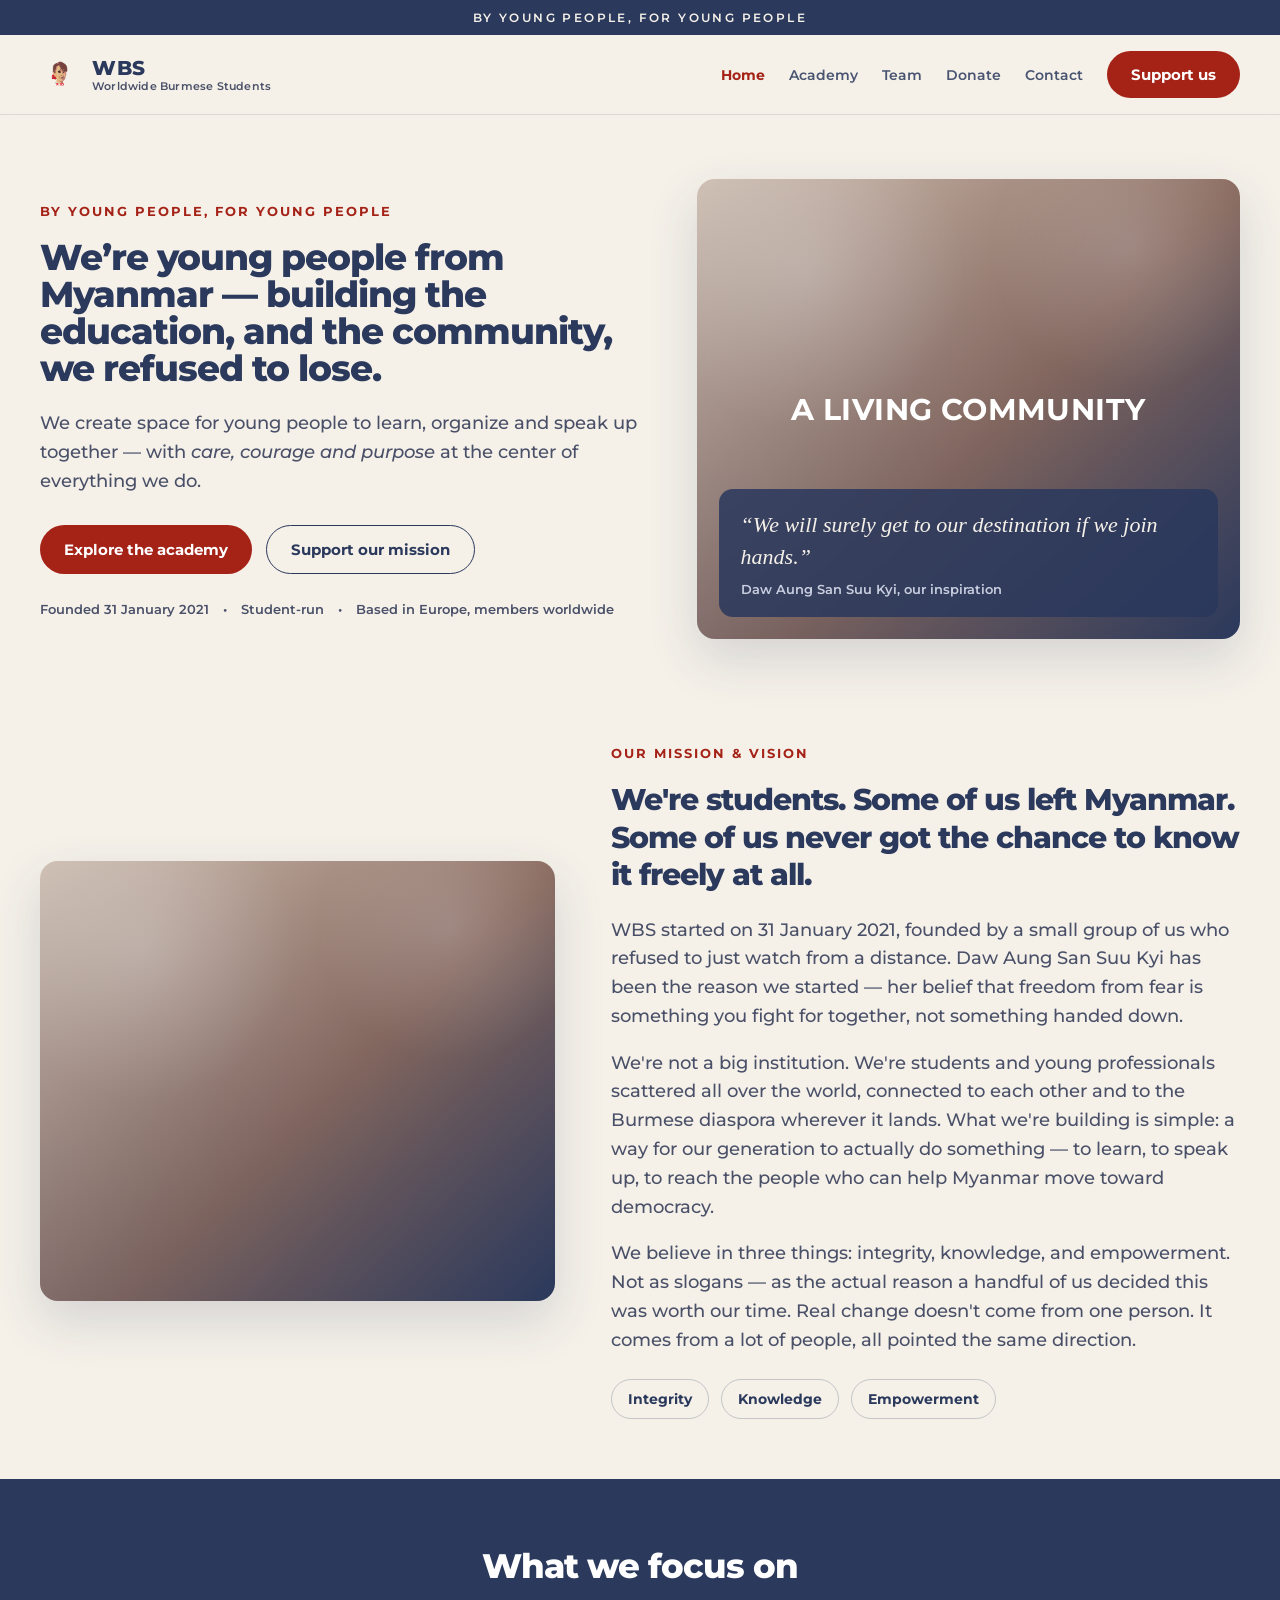
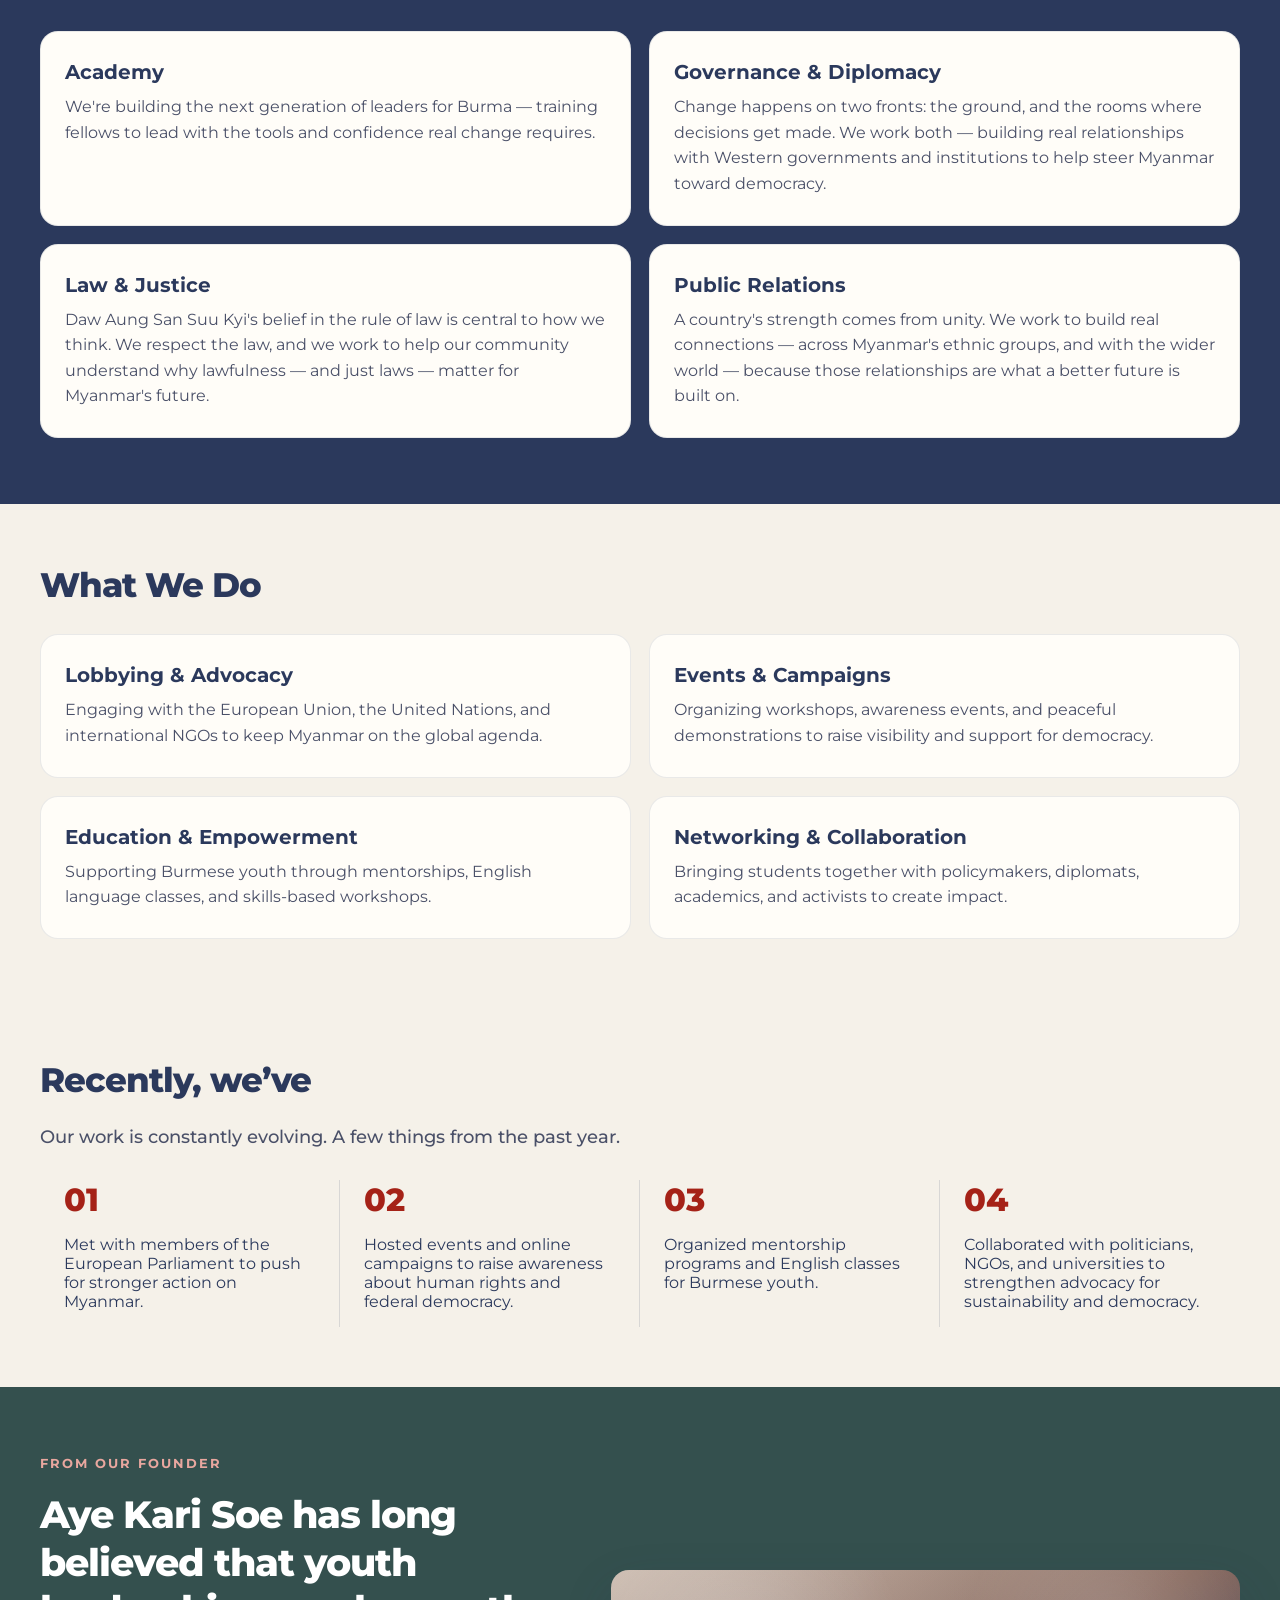
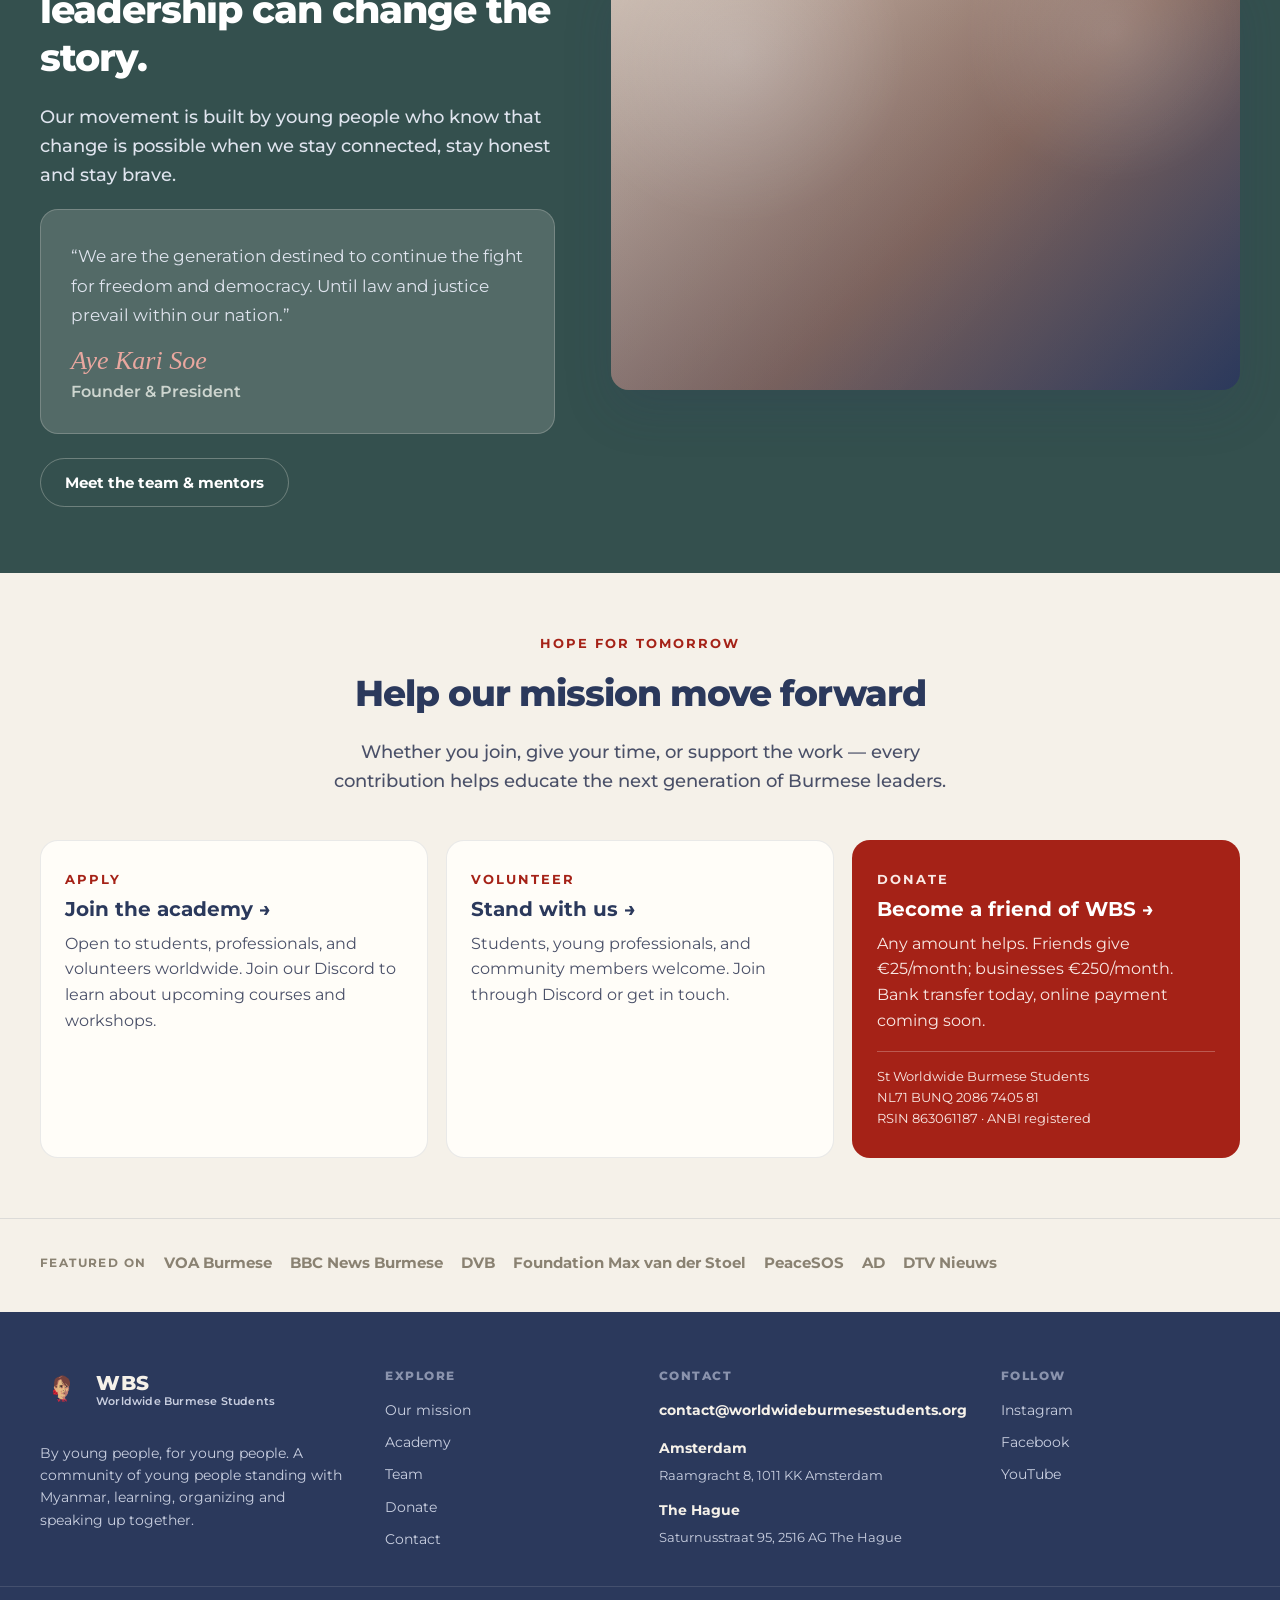
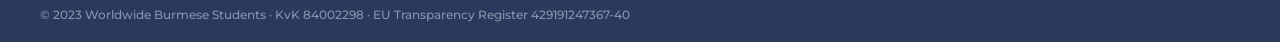
==== index.html @ f555e379 "Initial website upload" ====
<!DOCTYPE html>
<html lang="en">
  <head>
    <meta charset="UTF-8" />
    <meta name="viewport" content="width=device-width, initial-scale=1.0" />
    <title>Worldwide Burmese Students</title>
    <meta
      name="description"
      content="WBS is a student-led organisation building education, community and democratic futures for young people standing with Myanmar."
    />
    <link rel="preconnect" href="https://fonts.googleapis.com" />
    <link rel="preconnect" href="https://fonts.gstatic.com" crossorigin />
    <link
      href="https://fonts.googleapis.com/css2?family=Montserrat:ital,wght@0,400;0,500;0,600;0,700;0,800;1,500;1,600&display=swap"
      rel="stylesheet"
    />
    <link rel="stylesheet" href="styles.css" />
    <script src="partials.js"></script>
  </head>
  <body>
    <div id="site-header"></div>
    <script>WBSPartials.mountHeader('home');</script>

    <main>
      <section class="hero">
        <div class="container hero-grid">
          <div>
            <div class="eyebrow">By young people, for young people</div>
            <h1 style="font-size: clamp(28px, 3.2vw, 36px);">We’re young people from Myanmar — building the education, and the community, we refused to lose.</h1>
            <p class="hero-copy">
              We create space for young people to learn, organize and speak up together — with <em>care, courage and purpose</em> at the center of everything we do.
            </p>
            <div class="hero-actions">
              <a class="pill-button" href="academy.html">Explore the academy</a>
              <a class="outline-button" href="#support">Support our mission</a>
            </div>
            <div class="trust-row">
              <span>Founded 31 January 2021</span>
              <span>•</span>
              <span>Student-run</span>
              <span>•</span>
              <span>Based in Europe, members worldwide</span>
            </div>
          </div>

          <div class="visual-slot">
            <div class="visual-label">A living community</div>
            <div class="hero-quote">
              <blockquote>“We will surely get to our destination if we join hands.”</blockquote>
              <div class="attribution">Daw Aung San Suu Kyi, our inspiration</div>
            </div>
          </div>
        </div>
      </section>

      <section class="section" id="mission">
        <div class="container section-grid">
          <div class="visual-slot" style="min-height: 440px;"></div>
          <div>
            <div class="eyebrow">Our mission &amp; vision</div>
            <h2 class="section-title" style="font-size: clamp(24px, 2.6vw, 30px); line-height: 1.25;">We're students. Some of us left Myanmar. Some of us never got the chance to know it freely at all.</h2>
            <p class="section-copy">
              WBS started on 31 January 2021, founded by a small group of us who refused to just watch from a distance. Daw Aung San Suu Kyi has been the reason we started — her belief that freedom from fear is something you fight for together, not something handed down.
            </p>
            <p class="section-copy">
              We're not a big institution. We're students and young professionals scattered all over the world, connected to each other and to the Burmese diaspora wherever it lands. What we're building is simple: a way for our generation to actually do something — to learn, to speak up, to reach the people who can help Myanmar move toward democracy.
            </p>
            <p class="section-copy">
              We believe in three things: integrity, knowledge, and empowerment. Not as slogans — as the actual reason a handful of us decided this was worth our time. Real change doesn't come from one person. It comes from a lot of people, all pointed the same direction.
            </p>
            <div class="chips">
              <span class="chip">Integrity</span>
              <span class="chip">Knowledge</span>
              <span class="chip">Empowerment</span>
            </div>
          </div>
        </div>
      </section>

      <section class="band band-navy" id="focus">
        <div class="container">
          <div class="section-center" style="max-width: 780px;">
            <h2 class="section-title" style="font-size: clamp(28px, 3.2vw, 34px); line-height: 1.25; color: white;">What we focus on</h2>
          </div>
          <div class="card-grid two" style="margin-top: 28px;">
            <div class="feature-card">
              <h3>Academy</h3>
              <p>We're building the next generation of leaders for Burma — training fellows to lead with the tools and confidence real change requires.</p>
            </div>
            <div class="feature-card">
              <h3>Governance &amp; Diplomacy</h3>
              <p>Change happens on two fronts: the ground, and the rooms where decisions get made. We work both — building real relationships with Western governments and institutions to help steer Myanmar toward democracy.</p>
            </div>
            <div class="feature-card">
              <h3>Law &amp; Justice</h3>
              <p>Daw Aung San Suu Kyi's belief in the rule of law is central to how we think. We respect the law, and we work to help our community understand why lawfulness — and just laws — matter for Myanmar's future.</p>
            </div>
            <div class="feature-card">
              <h3>Public Relations</h3>
              <p>A country's strength comes from unity. We work to build real connections — across Myanmar's ethnic groups, and with the wider world — because those relationships are what a better future is built on.</p>
            </div>
          </div>
        </div>
      </section>

      <section class="section" id="what-we-do">
        <div class="container">
          <h2 class="section-title" style="font-size: clamp(28px, 3.2vw, 34px); line-height: 1.25;">What We Do</h2>
          <div class="card-grid two" style="margin-top: 28px;">
            <div class="feature-card">
              <h3>Lobbying &amp; Advocacy</h3>
              <p>Engaging with the European Union, the United Nations, and international NGOs to keep Myanmar on the global agenda.</p>
            </div>
            <div class="feature-card">
              <h3>Events &amp; Campaigns</h3>
              <p>Organizing workshops, awareness events, and peaceful demonstrations to raise visibility and support for democracy.</p>
            </div>
            <div class="feature-card">
              <h3>Education &amp; Empowerment</h3>
              <p>Supporting Burmese youth through mentorships, English language classes, and skills-based workshops.</p>
            </div>
            <div class="feature-card">
              <h3>Networking &amp; Collaboration</h3>
              <p>Bringing students together with policymakers, diplomats, academics, and activists to create impact.</p>
            </div>
          </div>
        </div>
      </section>

      <section class="section">
        <div class="container">
          <h2 class="section-title" style="font-size: clamp(28px, 3.2vw, 34px); line-height: 1.25;">Recently, we’ve</h2>
          <p class="section-copy">Our work is constantly evolving. A few things from the past year.</p>
          <div class="highlight-strip" style="margin-top: 28px;">
            <div class="item">
              <div class="glyph">01</div>
              <p>Met with members of the European Parliament to push for stronger action on Myanmar.</p>
            </div>
            <div class="item">
              <div class="glyph">02</div>
              <p>Hosted events and online campaigns to raise awareness about human rights and federal democracy.</p>
            </div>
            <div class="item">
              <div class="glyph">03</div>
              <p>Organized mentorship programs and English classes for Burmese youth.</p>
            </div>
            <div class="item">
              <div class="glyph">04</div>
              <p>Collaborated with politicians, NGOs, and universities to strengthen advocacy for sustainability and democracy.</p>
            </div>
          </div>
        </div>
      </section>

      <section class="band band-teal" id="team">
        <div class="container section-grid">
          <div>
            <div class="eyebrow" style="color: #e9a79f;">From our founder</div>
            <h2 class="section-title" style="font-size: clamp(30px, 3.2vw, 38px); line-height: 1.25; color: white;">Aye Kari Soe has long believed that youth leadership can change the story.</h2>
            <p class="section-copy" style="color: #dfe4ee;">
              Our movement is built by young people who know that change is possible when we stay connected, stay honest and stay brave.
            </p>
            <div class="quote-block" style="margin-top: 20px;">
              <p>“We are the generation destined to continue the fight for freedom and democracy. Until law and justice prevail within our nation.”</p>
              <div class="signature">Aye Kari Soe</div>
              <div style="margin-top: 6px; color: #cdd5cf; font-weight: 600;">Founder &amp; President</div>
            </div>
            <div class="hero-actions" style="margin-top: 24px;">
              <a class="outline-button" href="team.html" style="color: white; border-color: rgba(245,241,233,0.3);">Meet the team &amp; mentors</a>
            </div>
          </div>
          <div class="visual-slot" style="min-height: 420px;"></div>
        </div>
      </section>

      <section class="section" id="support">
        <div class="container">
          <div class="section-center">
            <div class="eyebrow">Hope for tomorrow</div>
            <h2 class="section-title" style="font-size: clamp(28px, 3.2vw, 36px); line-height: 1.25;">Help our mission move forward</h2>
            <p class="section-copy">Whether you join, give your time, or support the work — every contribution helps educate the next generation of Burmese leaders.</p>
          </div>
          <div class="card-grid three">
            <a class="feature-card" href="academy.html">
              <div class="eyebrow" style="margin-bottom: 10px;">Apply</div>
              <h3>Join the academy →</h3>
              <p>Open to students, professionals, and volunteers worldwide. Join our Discord to learn about upcoming courses and workshops.</p>
            </a>
            <a class="feature-card" href="contact.html">
              <div class="eyebrow" style="margin-bottom: 10px;">Volunteer</div>
              <h3>Stand with us →</h3>
              <p>Students, young professionals, and community members welcome. Join through Discord or get in touch.</p>
            </a>
            <a class="feature-card" href="donate.html" style="background: var(--red); color: white; border-color: transparent;">
              <div class="eyebrow" style="margin-bottom: 10px; color: #f9e8e4;">Donate</div>
              <h3 style="color: white;">Become a friend of WBS →</h3>
              <p style="color: #f9e8e4;">Any amount helps. Friends give €25/month; businesses €250/month. Bank transfer today, online payment coming soon.</p>
              <div style="margin-top: 18px; padding-top: 14px; border-top: 1px solid rgba(255,255,255,0.25); font-size: 13px; line-height: 1.6; color: #f9e8e4;">
                St Worldwide Burmese Students<br />
                NL71 BUNQ 2086 7405 81<br />
                RSIN 863061187 · ANBI registered
              </div>
            </a>
          </div>
        </div>
      </section>

      <section class="press-strip">
        <div class="container">
          <span class="label">Featured on</span>
          <span>VOA Burmese</span>
          <span>BBC News Burmese</span>
          <span>DVB</span>
          <span>Foundation Max van der Stoel</span>
          <span>PeaceSOS</span>
          <span>AD</span>
          <span>DTV Nieuws</span>
        </div>
      </section>
    </main>

    <div id="site-footer"></div>
    <script>WBSPartials.mountFooter();</script>

    <script src="script.js"></script>
  </body>
</html>
---- styles.css ----
:root {
  --navy: #2b395c;
  --red: #a52217;
  --red-dark: #8c1c13;
  --teal: #34504e;
  --paper: #f5f1e9;
  --cream: #fffdf8;
  --muted: #4a5068;
  --text-on-navy: #c9cfe0;
  --text-on-dark: #dfe4ee;
  --footer-label: #8a93ad;
  --press-label: #8a8272;
  --border: rgba(43, 57, 92, 0.1);
}

* { box-sizing: border-box; }
html { scroll-behavior: smooth; }
body {
  margin: 0;
  font-family: 'Montserrat', sans-serif;
  background: var(--paper);
  color: var(--navy);
  min-height: 100vh;
  display: flex;
  flex-direction: column;
  -webkit-font-smoothing: antialiased;
}

body > main {
  flex: 1 0 auto;
}

img { max-width: 100%; display: block; }
a { color: inherit; }
::selection { background: var(--red); color: white; }

.container {
  width: min(1200px, calc(100% - 56px));
  margin: 0 auto;
}

.message-bar {
  background: var(--navy);
  color: var(--paper);
  text-align: center;
  padding: 10px 20px;
  font-size: 12px;
  letter-spacing: 2.4px;
  font-weight: 600;
  text-transform: uppercase;
}

.site-header {
  position: sticky;
  top: 0;
  z-index: 40;
  background: rgba(245, 241, 233, 0.92);
  backdrop-filter: blur(10px);
  border-bottom: 1px solid rgba(43, 57, 92, 0.12);
}

.site-header .container {
  display: flex;
  align-items: center;
  justify-content: space-between;
  padding: 16px 0;
  gap: 24px;
}

.brand {
  display: inline-flex;
  align-items: center;
  gap: 12px;
  text-decoration: none;
  color: var(--navy);
}

.brand-logo {
  width: 40px;
  height: 40px;
  object-fit: contain;
  border-radius: 50%;
  flex-shrink: 0;
}

.footer .brand-logo {
  width: 44px;
  height: 44px;
}

.brand-text {
  display: flex;
  flex-direction: column;
  line-height: 1.2;
  white-space: nowrap;
}

.brand-name {
  font-weight: 800;
  font-size: 20px;
  letter-spacing: 0.5px;
}

.brand-subtitle {
  font-size: 11px;
  font-weight: 600;
  letter-spacing: 0.2px;
  color: var(--muted);
}

.site-header .brand-subtitle {
  display: none;
}

@media (min-width: 1180px) {
  .site-header .brand-subtitle {
    display: block;
  }
}

.nav-links {
  display: flex;
  align-items: center;
  gap: 24px;
  margin-left: auto;
}

.nav-link {
  text-decoration: none;
  color: var(--navy);
  font-size: 14px;
  font-weight: 600;
  opacity: 0.85;
  transition: opacity 180ms ease, color 180ms ease;
}

.nav-link:hover,
.nav-link:focus-visible {
  opacity: 1;
  color: var(--navy);
}

.nav-link.active {
  color: var(--red);
  font-weight: 700;
  opacity: 1;
}

.menu-toggle {
  display: none;
  border: none;
  background: transparent;
  font-size: 24px;
  color: var(--navy);
  cursor: pointer;
}

.pill-button,
.outline-button,
.ghost-button,
.link-button {
  display: inline-flex;
  align-items: center;
  justify-content: center;
  gap: 8px;
  text-decoration: none;
  border-radius: 999px;
  font-size: 15px;
  font-weight: 700;
  padding: 14px 24px;
  transition: background 180ms ease, color 180ms ease, transform 180ms ease, box-shadow 180ms ease;
}

.pill-button {
  background: var(--red);
  color: white;
}

.pill-button:hover,
.pill-button:focus-visible {
  background: var(--red-dark);
  transform: translateY(-1px);
}

.outline-button {
  color: var(--navy);
  border: 1.5px solid var(--navy);
  background: transparent;
}

.outline-button:hover,
.outline-button:focus-visible {
  background: var(--navy);
  color: var(--paper);
}

.ghost-button {
  color: var(--paper);
  border: 1px solid rgba(245, 241, 233, 0.3);
  background: rgba(245, 241, 233, 0.1);
}

.ghost-button:hover,
.ghost-button:focus-visible {
  background: rgba(245, 241, 233, 0.2);
}

.link-button {
  padding: 15px 26px;
  background: var(--red);
  color: white;
}

.link-button:hover,
.link-button:focus-visible {
  background: var(--red-dark);
}

.hero {
  padding: 64px 0 44px;
}

.hero-grid {
  display: grid;
  grid-template-columns: 1.05fr 0.95fr;
  gap: 56px;
  align-items: center;
}

.eyebrow {
  display: inline-flex;
  align-items: center;
  color: var(--red);
  font-size: 13px;
  font-weight: 700;
  letter-spacing: 2px;
  text-transform: uppercase;
  margin-bottom: 20px;
}

.hero h1,
.section-title,
.hero-title {
  font-size: clamp(34px, 4.5vw, 56px);
  line-height: 1.03;
  font-weight: 800;
  letter-spacing: -1px;
  margin: 0 0 22px;
}

.hero-copy,
.lead,
.card-copy,
.section-copy,
.muted-copy {
  font-size: 18px;
  line-height: 1.6;
  color: var(--muted);
  font-weight: 500;
}

.hero-actions {
  display: flex;
  flex-wrap: wrap;
  gap: 14px;
  margin-top: 30px;
}

.trust-row {
  margin-top: 28px;
  display: flex;
  align-items: center;
  gap: 14px;
  font-size: 12.5px;
  font-weight: 600;
  color: var(--muted);
  flex-wrap: wrap;
}

.trust-row strong {
  color: var(--navy);
}

.visual-slot {
  position: relative;
  border-radius: 18px;
  overflow: hidden;
  min-height: 460px;
  background: linear-gradient(135deg, #d8c4b2, #8f6b5b 55%, #2b395c);
  box-shadow: 0 20px 50px rgba(43, 57, 92, 0.16);
}

.visual-slot::before,
.visual-slot::after {
  content: '';
  position: absolute;
  inset: 0;
}

.visual-slot::before {
  background: radial-gradient(circle at 20% 20%, rgba(255,255,255,0.24), transparent 28%),
    radial-gradient(circle at 80% 15%, rgba(255,255,255,0.2), transparent 24%),
    linear-gradient(135deg, rgba(255,255,255,0.1), transparent 70%);
}

.visual-slot::after {
  background: linear-gradient(180deg, rgba(43, 57, 92, 0.08), rgba(43, 57, 92, 0.25));
}

.visual-label {
  position: absolute;
  inset: 0;
  display: flex;
  align-items: center;
  justify-content: center;
  color: white;
  font-size: 30px;
  font-weight: 700;
  letter-spacing: 0.4px;
  text-transform: uppercase;
  text-align: center;
  padding: 24px;
  z-index: 1;
}

.hero-quote {
  position: absolute;
  bottom: 22px;
  left: 22px;
  right: 22px;
  z-index: 2;
  background: rgba(43, 57, 92, 0.86);
  backdrop-filter: blur(4px);
  color: var(--paper);
  padding: 20px 22px;
  border-radius: 14px;
}

.hero-quote blockquote {
  font-family: Georgia, serif;
  font-style: italic;
  font-size: 22px;
  margin: 0 0 8px;
  line-height: 1.45;
}

.hero-quote .attribution {
  font-size: 13px;
  color: var(--text-on-navy);
  font-weight: 600;
}

.section {
  padding: 60px 0;
}

.section-grid {
  display: grid;
  grid-template-columns: 0.9fr 1.1fr;
  gap: 56px;
  align-items: center;
}

.band {
  padding: 66px 0;
}

.band-navy {
  background: var(--navy);
  color: var(--paper);
}

.band-teal {
  background: var(--teal);
  color: var(--paper);
}

.band-red {
  background: var(--red);
  color: white;
}

.card-grid {
  display: grid;
  gap: 18px;
}

.card-grid.two {
  grid-template-columns: repeat(2, minmax(0, 1fr));
}

.card-grid.three {
  grid-template-columns: repeat(3, minmax(0, 1fr));
}

.card-grid.four {
  grid-template-columns: repeat(4, minmax(0, 1fr));
}

.feature-card,
.info-card,
.stat-card,
.step-card,
.person-card,
.panel-card {
  background: var(--cream);
  border: 1px solid var(--border);
  border-radius: 18px;
  padding: 28px 24px;
  color: var(--navy);
}

.feature-card:hover,
.info-card:hover,
.person-card:hover,
.panel-card:hover {
  box-shadow: 0 20px 44px rgba(43, 57, 92, 0.12);
  transform: translateY(-2px);
}

.feature-card {
  text-decoration: none;
  display: block;
  transition: box-shadow 180ms ease, transform 180ms ease;
}

.feature-card h3,
.info-card h3,
.stat-card h3,
.person-card h3,
.panel-card h3 {
  font-size: 20px;
  font-weight: 700;
  margin: 0 0 10px;
}

.feature-card p,
.info-card p,
.stat-card p,
.person-card p,
.panel-card p,
.step-card p {
  margin: 0;
  color: var(--muted);
  line-height: 1.6;
}

.info-card strong,
.stat-card strong {
  display: block;
  font-size: 28px;
  margin-bottom: 8px;
}

.step-grid {
  display: grid;
  grid-template-columns: repeat(4, minmax(0, 1fr));
  gap: 0;
}

.step-card {
  border-radius: 0;
  border: none;
  border-right: 1px solid rgba(43, 57, 92, 0.14);
  padding: 0 26px 0 0;
  background: transparent;
}

.step-card:last-child {
  border-right: none;
  padding-right: 0;
}

.step-title {
  font-size: 13px;
  font-weight: 800;
  letter-spacing: 2px;
  text-transform: uppercase;
  color: var(--red);
  margin-bottom: 12px;
}

.highlight-strip {
  display: grid;
  grid-template-columns: repeat(4, minmax(0, 1fr));
  gap: 0;
}

.highlight-strip .item {
  padding: 0 24px;
  border-right: 1px solid rgba(43, 57, 92, 0.14);
}

.highlight-strip .item:last-child {
  border-right: none;
  padding-right: 0;
}

.highlight-strip .glyph {
  font-size: 32px;
  color: var(--red);
  font-weight: 800;
  margin-bottom: 10px;
}

.chips {
  display: flex;
  flex-wrap: wrap;
  gap: 12px;
  margin-top: 24px;
}

.chip {
  display: inline-flex;
  align-items: center;
  justify-content: center;
  border: 1.5px solid rgba(43, 57, 92, 0.24);
  color: var(--navy);
  border-radius: 999px;
  padding: 10px 16px;
  font-size: 14px;
  font-weight: 700;
}

.band-navy .chip,
.band-teal .chip {
  color: var(--paper);
  border-color: rgba(245, 241, 233, 0.24);
}

.press-strip {
  padding: 34px 0 40px;
  border-top: 1px solid rgba(43, 57, 92, 0.12);
}

.press-strip .container {
  display: flex;
  flex-wrap: wrap;
  align-items: center;
  gap: 18px;
  font-size: 15px;
  color: var(--press-label);
  font-weight: 700;
}

.press-strip .label {
  text-transform: uppercase;
  letter-spacing: 1.4px;
  font-size: 12px;
  color: var(--press-label);
}

.section-center {
  text-align: center;
  max-width: 640px;
  margin: 0 auto 44px;
}

.hero-compact {
  padding: 72px 0 42px;
}

.hero-compact h1 {
  max-width: 760px;
  margin-left: auto;
  margin-right: auto;
}

.hero-compact p {
  max-width: 720px;
  margin: 0 auto;
}

.quote-block {
  position: relative;
  padding: 32px 30px;
  border-radius: 18px;
  background: rgba(245, 241, 233, 0.16);
  border: 1px solid rgba(245, 241, 233, 0.22);
}

.quote-block p {
  margin: 0 0 16px;
  font-size: 17px;
  line-height: 1.72;
  color: var(--text-on-dark);
}

.signature {
  font-family: Georgia, serif;
  font-style: italic;
  font-size: 26px;
  color: #e9a79f;
}

.avatar {
  width: 76px;
  height: 76px;
  border-radius: 50%;
  background: linear-gradient(135deg, #2b395c, #a52217);
  flex-shrink: 0;
  display: grid;
  place-items: center;
  color: white;
  font-size: 28px;
  font-weight: 700;
}

.person-card {
  display: flex;
  align-items: center;
  gap: 20px;
}

.person-card .role {
  color: var(--muted);
  margin-top: 4px;
}

.cta-stack {
  display: flex;
  flex-direction: column;
  gap: 14px;
}

.cta-stack .pill-button,
.cta-stack .ghost-button {
  width: 100%;
}

.donate-hero {
  position: relative;
  border-radius: 20px;
  overflow: hidden;
  min-height: 360px;
  margin-top: 32px;
  background: linear-gradient(135deg, #8095a8, #2b395c 60%, #34504e);
}

.donate-hero .overlay {
  position: absolute;
  inset: 0;
  background: linear-gradient(180deg, rgba(43, 57, 92, 0.15), rgba(43, 57, 92, 0.62));
  display: flex;
  align-items: center;
  justify-content: center;
  text-align: center;
  padding: 24px;
}

.donate-hero h1 {
  color: white;
  font-size: clamp(34px, 3.2vw, 48px);
  margin: 0;
}

.donate-hero .eyebrow {
  color: #f5c4b1;
}

.donate-layout {
  display: grid;
  grid-template-columns: 1.35fr 0.65fr;
  gap: 56px;
  align-items: start;
}

.sidebar-stack {
  display: flex;
  flex-direction: column;
  gap: 18px;
}

.bank-card {
  background: var(--teal);
  color: var(--paper);
  padding: 28px 26px;
  border-radius: 18px;
}

.bank-card .label,
.transparency-card .label {
  font-size: 12px;
  font-weight: 800;
  letter-spacing: 1.5px;
  text-transform: uppercase;
  margin-bottom: 14px;
}

.transparency-card {
  background: var(--cream);
  padding: 28px 26px;
  border-radius: 18px;
  border: 1px solid var(--border);
}

.transparency-links {
  display: flex;
  flex-direction: column;
}

.transparency-links a {
  display: flex;
  align-items: center;
  justify-content: space-between;
  gap: 12px;
  text-decoration: none;
  color: var(--navy);
  font-weight: 600;
  padding: 12px 0;
  border-bottom: 1px solid var(--border);
}

.transparency-links a:last-child {
  border-bottom: none;
  padding-bottom: 0;
}

.transparency-links a .arrow {
  color: var(--red);
}

.contact-grid {
  display: grid;
  grid-template-columns: 0.85fr 1.15fr;
  gap: 56px;
  align-items: start;
}

.image-card {
  background: linear-gradient(135deg, #d4b69d, #3c506b);
  border-radius: 18px;
  min-height: 560px;
  position: relative;
  overflow: hidden;
}

.image-card::before,
.image-card::after {
  content: '';
  position: absolute;
  inset: 0;
}

.image-card::before {
  background: linear-gradient(115deg, rgba(255,255,255,0.08), transparent 35%);
}

.image-card::after {
  background: radial-gradient(circle at 20% 20%, rgba(255,255,255,0.24), transparent 25%);
}

.image-card .caption {
  position: absolute;
  bottom: 20px;
  right: 20px;
  background: rgba(43,57,92,0.84);
  color: var(--paper);
  padding: 12px 14px;
  border-radius: 12px;
  font-size: 13px;
  font-weight: 600;
}

.contact-card {
  background: var(--cream);
  border: 1px solid var(--border);
  border-radius: 18px;
  padding: 28px 26px;
}

.contact-card+.contact-card {
  margin-top: 16px;
}

.contact-card a {
  color: var(--navy);
  text-decoration: none;
}

.social-row {
  display: flex;
  flex-wrap: wrap;
  gap: 12px;
  margin-top: 16px;
}

.social-pill {
  border: 1.5px solid rgba(43,57,92,0.25);
  border-radius: 999px;
  padding: 11px 22px;
  font-size: 14px;
  font-weight: 700;
  color: var(--navy);
  text-decoration: none;
  transition: background 180ms ease, color 180ms ease, border-color 180ms ease;
}

.social-pill:hover,
.social-pill:focus-visible {
  background: var(--navy);
  color: var(--paper);
  border-color: var(--navy);
}

.footer {
  background: var(--navy);
  color: var(--text-on-navy);
  padding: 56px 0 0;
}

.footer-grid {
  display: grid;
  grid-template-columns: 1.3fr 1fr 1fr 1fr;
  gap: 34px;
}

.footer h4 {
  font-size: 12px;
  font-weight: 800;
  letter-spacing: 1.5px;
  text-transform: uppercase;
  color: var(--footer-label);
  margin: 0 0 16px;
}

.footer p,
.footer a,
.footer li {
  font-size: 14px;
  line-height: 1.6;
  color: var(--text-on-navy);
  text-decoration: none;
}

.footer-links {
  display: flex;
  flex-direction: column;
  gap: 10px;
}

.footer .bottom-bar {
  border-top: 1px solid rgba(245,241,233,0.12);
  margin-top: 36px;
  padding: 20px 0;
}

.bottom-bar .container {
  display: flex;
  justify-content: space-between;
  align-items: center;
  gap: 12px 24px;
  flex-wrap: wrap;
  font-size: 12px;
  color: #8a93ad;
  font-weight: 500;
}

.bottom-bar a {
  color: var(--text-on-navy);
  font-weight: 600;
}

@media (max-width: 960px) {
  .hero-grid,
  .section-grid,
  .contact-grid,
  .donate-layout {
    grid-template-columns: 1fr;
  }

  .card-grid.two,
  .card-grid.three,
  .card-grid.four,
  .step-grid,
  .highlight-strip,
  .footer-grid {
    grid-template-columns: repeat(2, minmax(0, 1fr));
  }

  .footer-grid {
    gap: 24px;
  }
}

@media (max-width: 760px) {
  .container { width: min(100% - 32px, 1200px); }
  .site-header .container { padding: 14px 0; }
  .menu-toggle { display: inline-block; }
  .nav-links {
    position: absolute;
    top: calc(100% + 6px);
    right: 16px;
    left: 16px;
    flex-direction: column;
    align-items: flex-start;
    background: rgba(245,241,233,0.98);
    border: 1px solid rgba(43,57,92,0.12);
    padding: 16px;
    border-radius: 16px;
    display: none;
  }
  .nav-links.open { display: flex; }
  .pill-button.support-cta { display: none; }
  .hero { padding-top: 48px; }
  .hero h1,
  .section-title,
  .hero-title { font-size: 38px; }
  .card-grid.two,
  .card-grid.three,
  .card-grid.four,
  .step-grid,
  .highlight-strip,
  .footer-grid { grid-template-columns: 1fr; }
  .step-card { border-right: none; border-bottom: 1px solid rgba(43,57,92,0.14); padding: 0 0 20px; margin-bottom: 20px; }
  .step-card:last-child { border-bottom: none; padding-bottom: 0; margin-bottom: 0; }
  .highlight-strip .item { padding: 0 0 20px; border-right: none; border-bottom: 1px solid rgba(43,57,92,0.14); }
  .highlight-strip .item:last-child { padding-bottom: 0; border-bottom: none; }
  .visual-slot, .image-card, .donate-hero { min-height: 320px; }
}
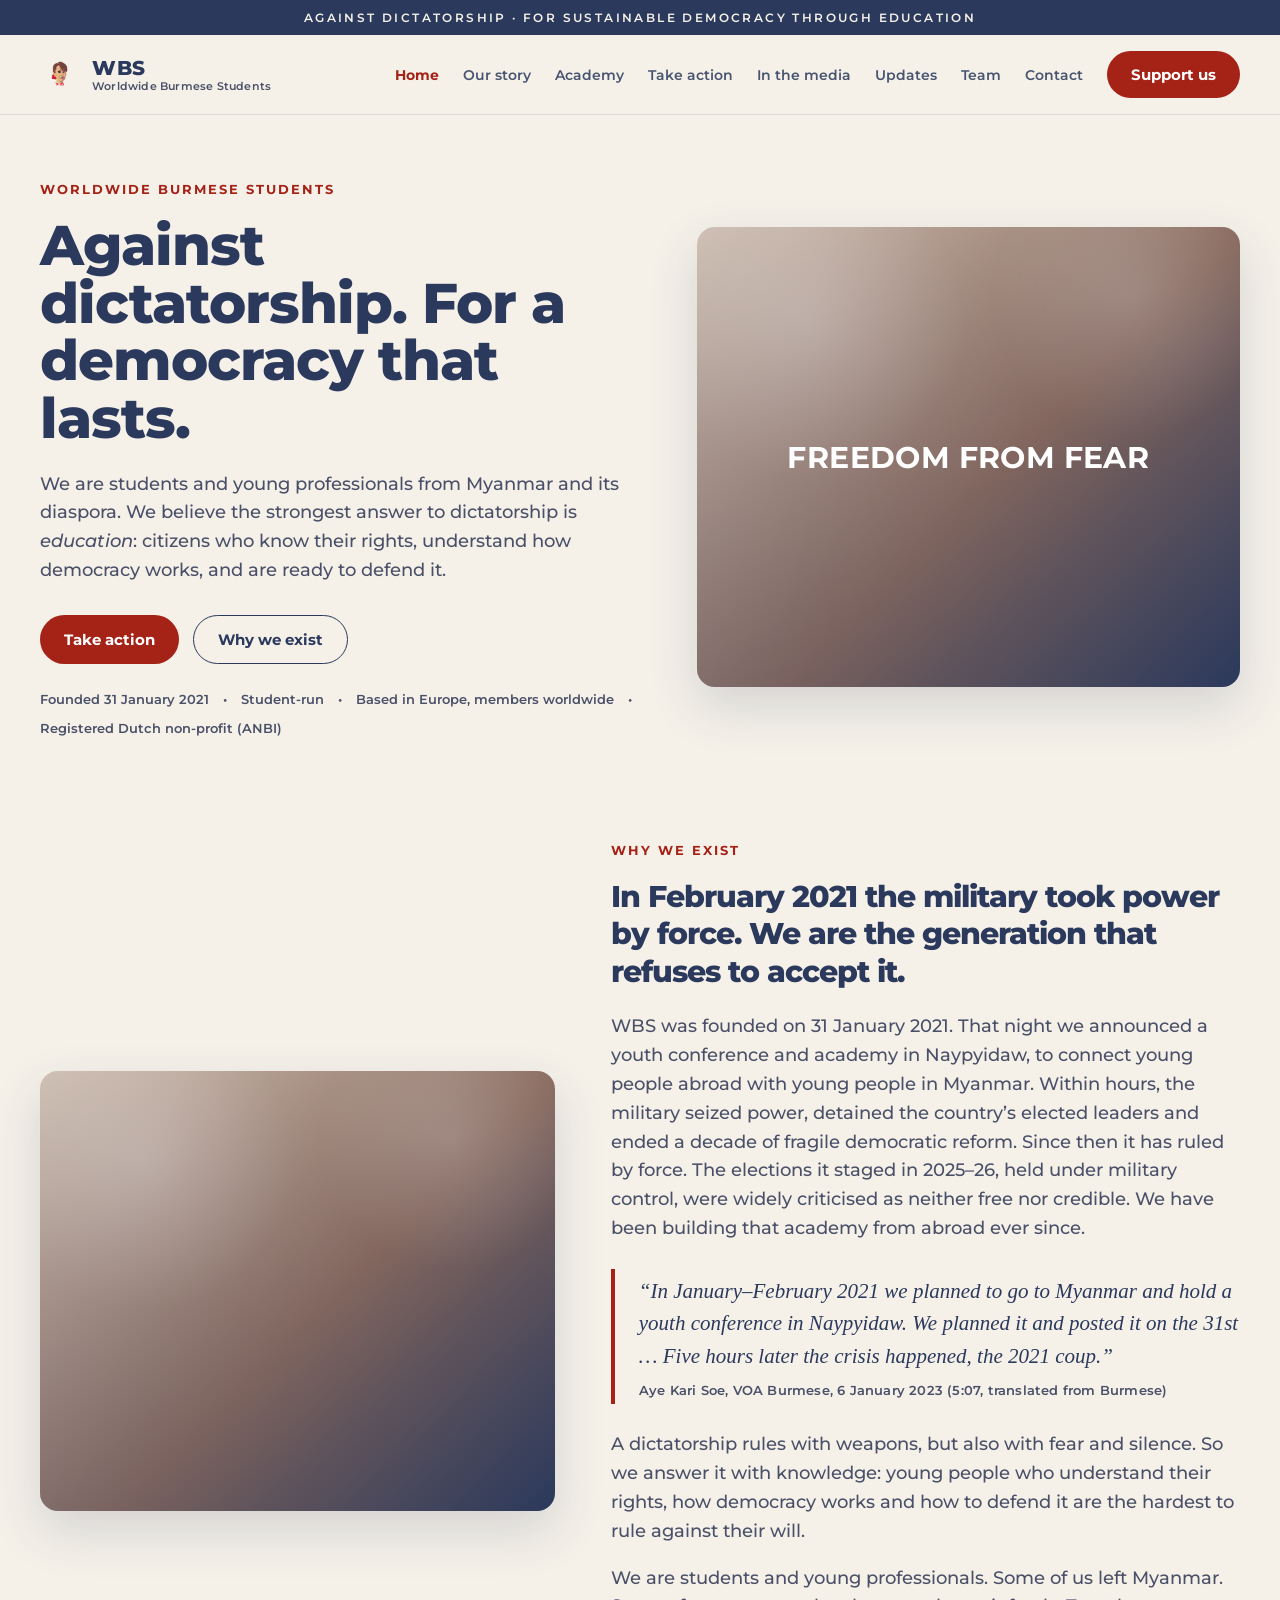
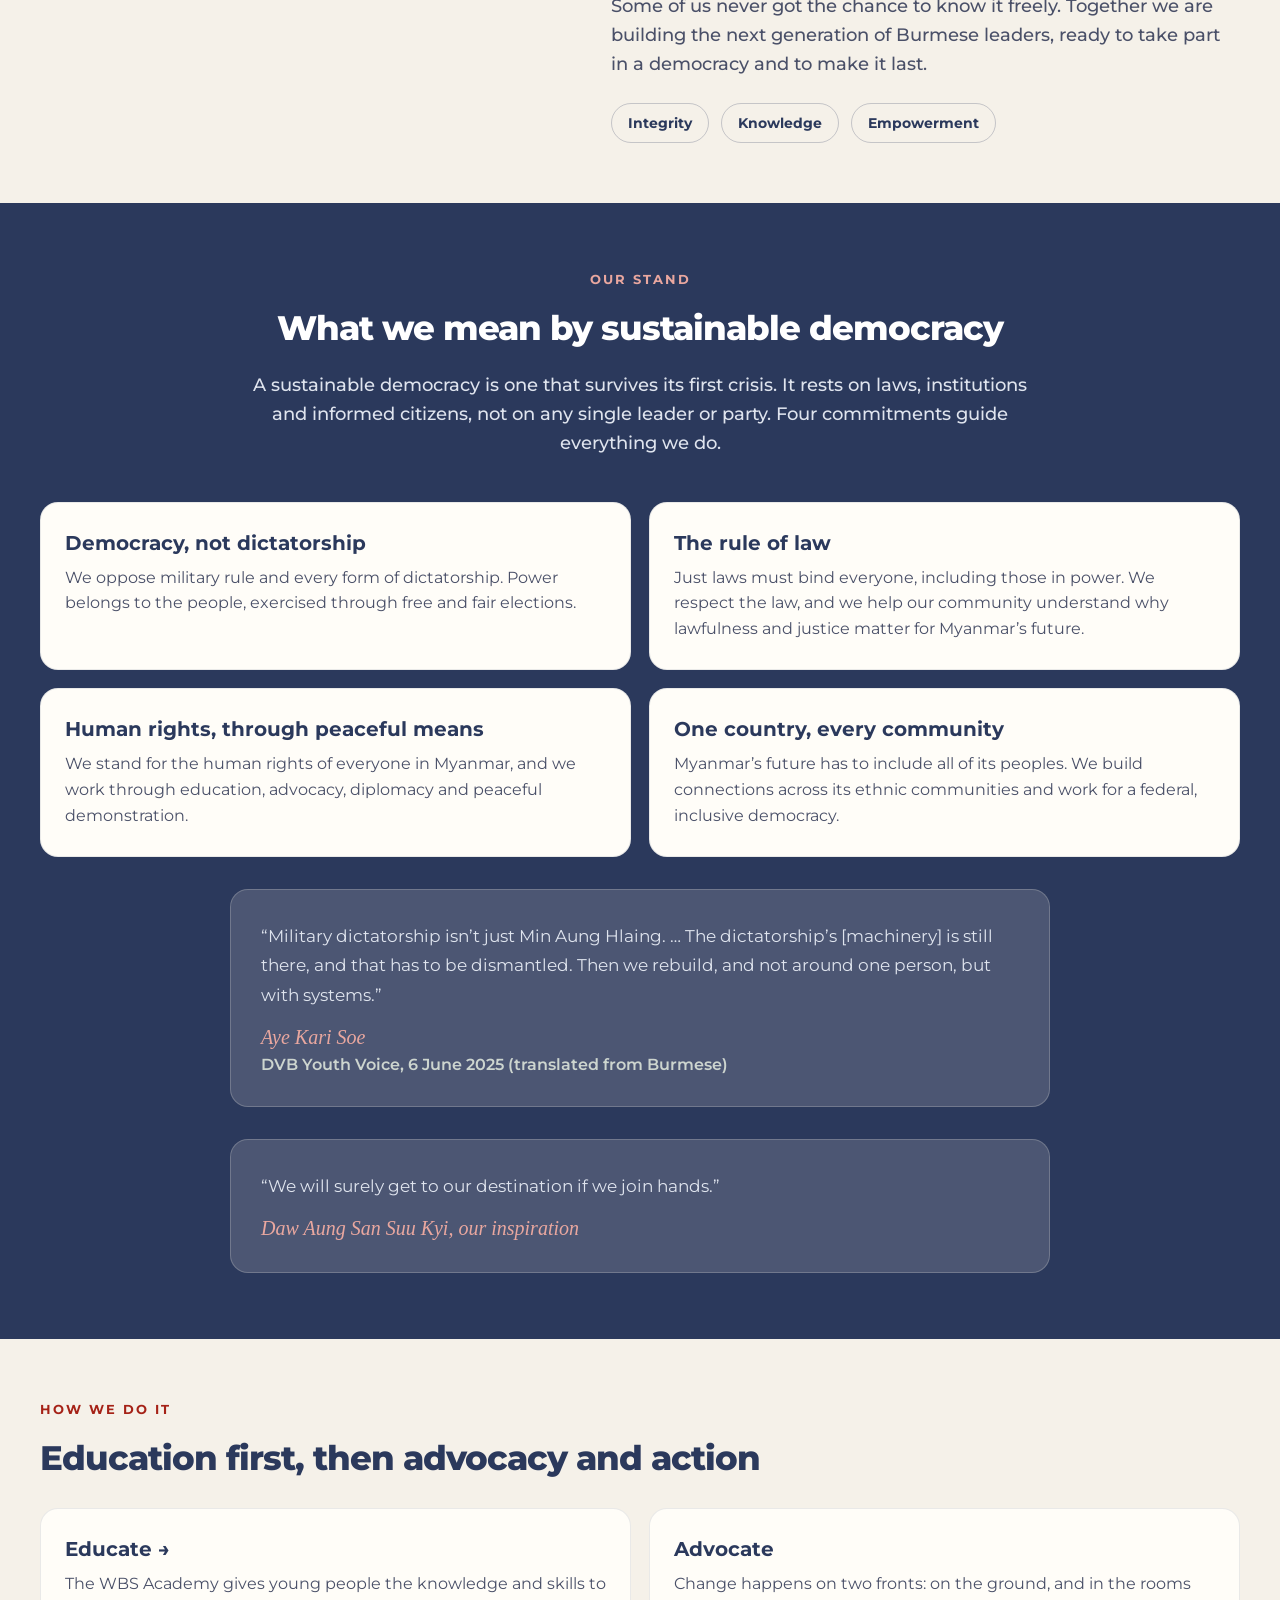
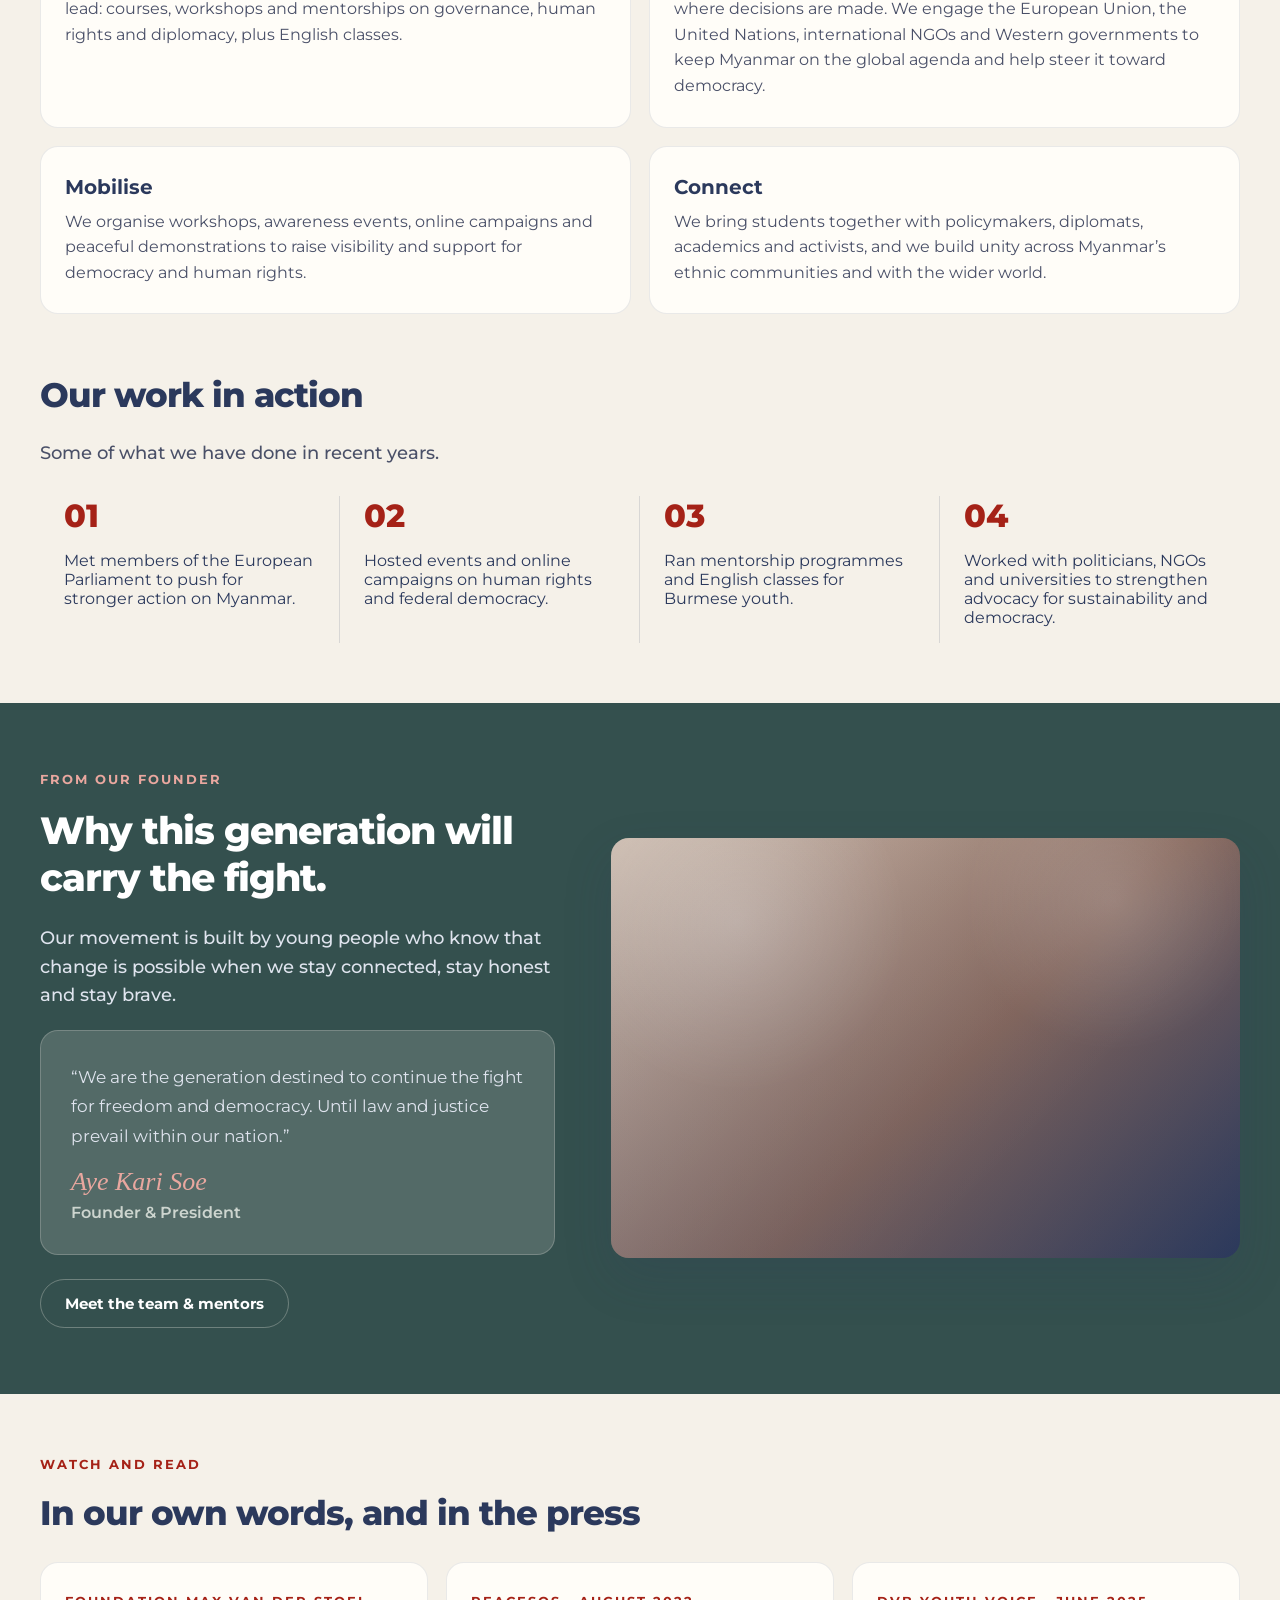
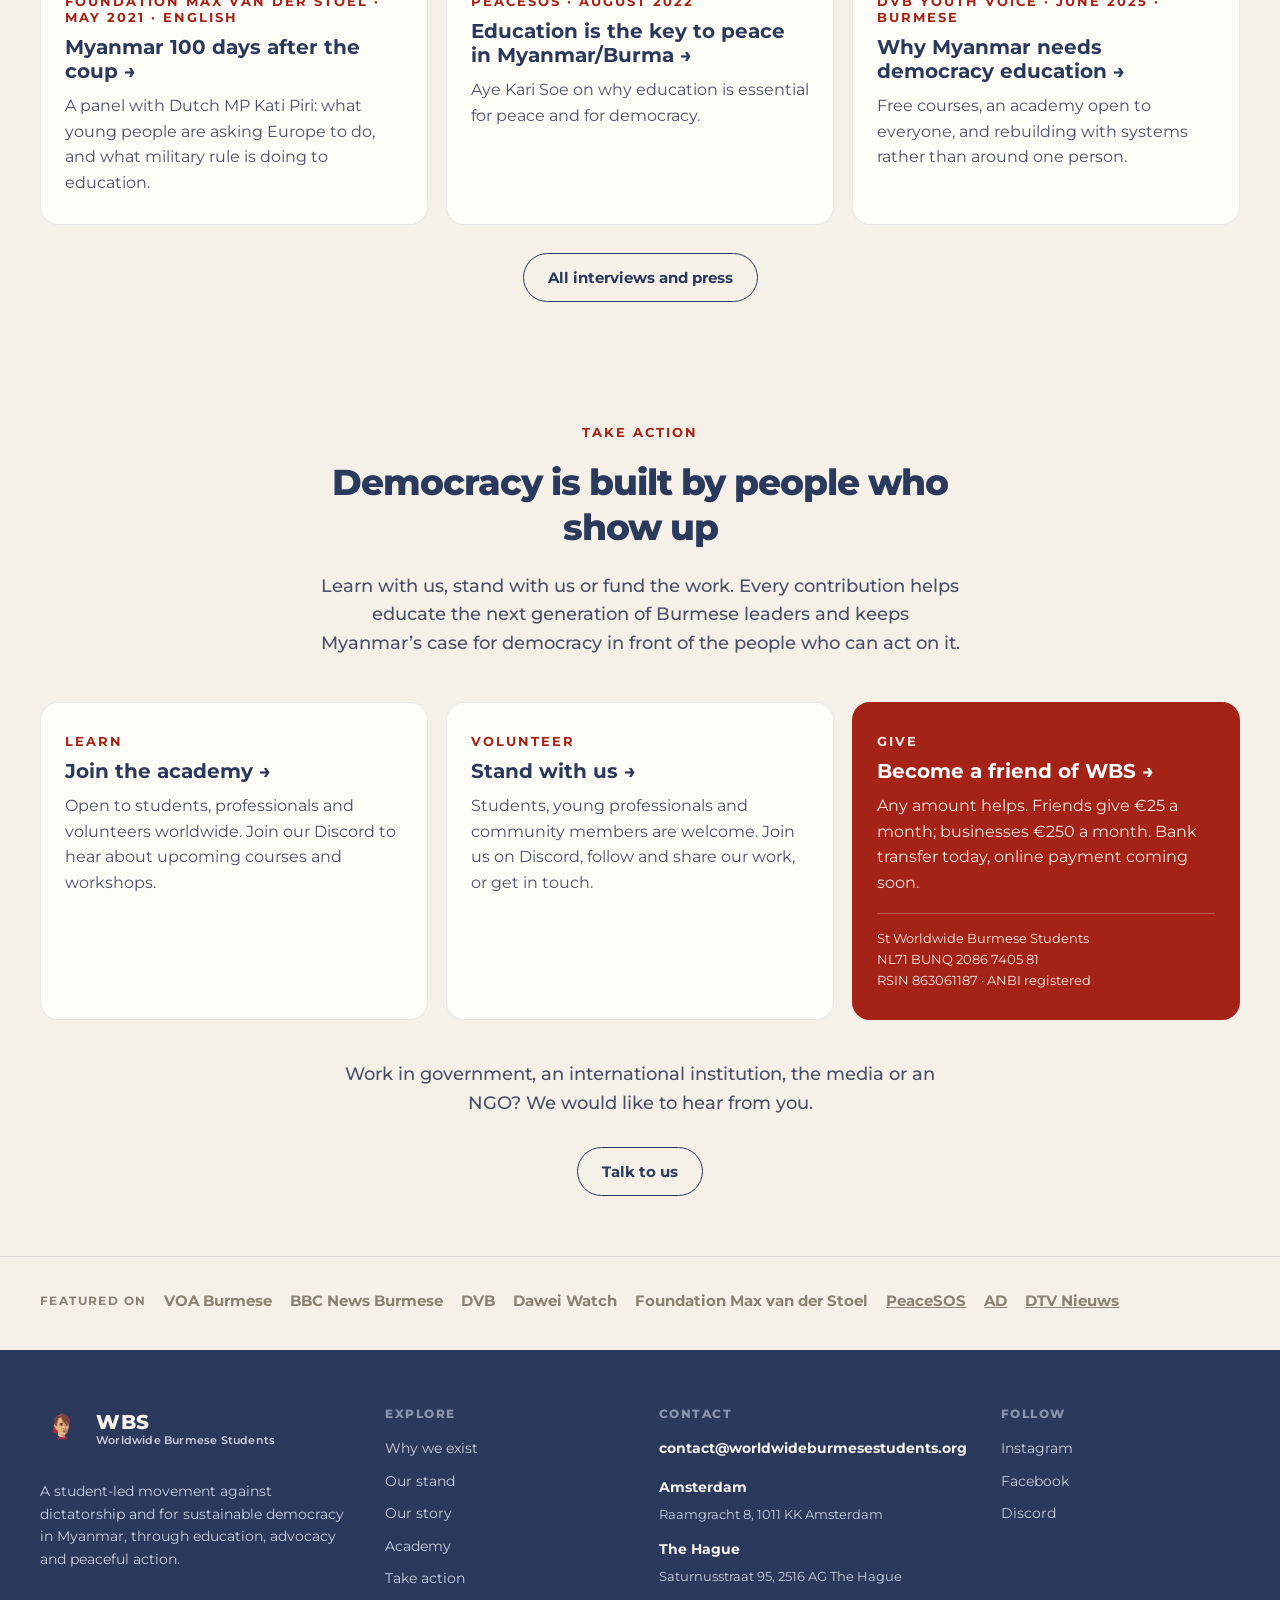
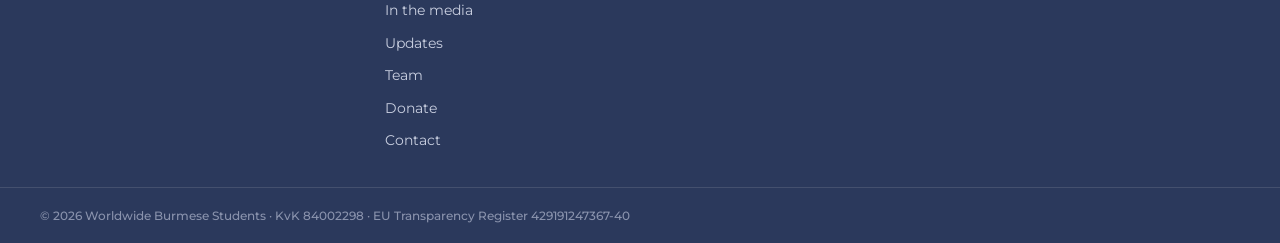
==== commit 4a6b022e: "Refocus the site on the political mission; add story, media, take-action and updates pages New pages" ====
--- a/index.html
+++ b/index.html
@@ -3,10 +3,17 @@
   <head>
     <meta charset="UTF-8" />
     <meta name="viewport" content="width=device-width, initial-scale=1.0" />
-    <title>Worldwide Burmese Students</title>
+    <title>Worldwide Burmese Students — Against dictatorship, for sustainable democracy</title>
     <meta
       name="description"
-      content="WBS is a student-led organisation building education, community and democratic futures for young people standing with Myanmar."
+      content="Worldwide Burmese Students is a student-led organisation working against dictatorship and for sustainable democracy in Myanmar, through education, advocacy and peaceful action."
+    />
+    <meta property="og:type" content="website" />
+    <meta property="og:site_name" content="Worldwide Burmese Students" />
+    <meta property="og:title" content="Worldwide Burmese Students — Against dictatorship, for sustainable democracy" />
+    <meta
+      property="og:description"
+      content="A student-led organisation working against dictatorship and for sustainable democracy in Myanmar, through education, advocacy and peaceful action."
     />
     <link rel="preconnect" href="https://fonts.googleapis.com" />
     <link rel="preconnect" href="https://fonts.gstatic.com" crossorigin />
@@ -22,17 +29,17 @@
     <script>WBSPartials.mountHeader('home');</script>
 
     <main>
-      <section class="hero">
+            <section class="hero">
         <div class="container hero-grid">
           <div>
-            <div class="eyebrow">By young people, for young people</div>
-            <h1 style="font-size: clamp(28px, 3.2vw, 36px);">We’re young people from Myanmar — building the education, and the community, we refused to lose.</h1>
+            <div class="eyebrow">Worldwide Burmese Students</div>
+            <h1>Against dictatorship. For a democracy that lasts.</h1>
             <p class="hero-copy">
-              We create space for young people to learn, organize and speak up together — with <em>care, courage and purpose</em> at the center of everything we do.
+              We are students and young professionals from Myanmar and its diaspora. We believe the strongest answer to dictatorship is <em>education</em>: citizens who know their rights, understand how democracy works, and are ready to defend it.
             </p>
             <div class="hero-actions">
-              <a class="pill-button" href="academy.html">Explore the academy</a>
-              <a class="outline-button" href="#support">Support our mission</a>
+              <a class="pill-button" href="take-action.html">Take action</a>
+              <a class="outline-button" href="#why">Why we exist</a>
             </div>
             <div class="trust-row">
               <span>Founded 31 January 2021</span>
@@ -40,33 +47,32 @@
               <span>Student-run</span>
               <span>•</span>
               <span>Based in Europe, members worldwide</span>
+              <span>•</span>
+              <span>Registered Dutch non-profit (ANBI)</span>
             </div>
           </div>
 
           <div class="visual-slot">
-            <div class="visual-label">A living community</div>
-            <div class="hero-quote">
-              <blockquote>“We will surely get to our destination if we join hands.”</blockquote>
-              <div class="attribution">Daw Aung San Suu Kyi, our inspiration</div>
-            </div>
-          </div>
-        </div>
-      </section>
-
-      <section class="section" id="mission">
+            <div class="visual-label">Freedom from fear</div>
+                      </div>
+        </div>
+      </section>
+
+            <section class="section" id="why">
         <div class="container section-grid">
           <div class="visual-slot" style="min-height: 440px;"></div>
           <div>
-            <div class="eyebrow">Our mission &amp; vision</div>
-            <h2 class="section-title" style="font-size: clamp(24px, 2.6vw, 30px); line-height: 1.25;">We're students. Some of us left Myanmar. Some of us never got the chance to know it freely at all.</h2>
+            <div class="eyebrow">Why we exist</div>
+            <h2 class="section-title" style="font-size: clamp(24px, 2.6vw, 30px); line-height: 1.25;">In February 2021 the military took power by force. We are the generation that refuses to accept it.</h2>
             <p class="section-copy">
-              WBS started on 31 January 2021, founded by a small group of us who refused to just watch from a distance. Daw Aung San Suu Kyi has been the reason we started — her belief that freedom from fear is something you fight for together, not something handed down.
-            </p>
+              WBS was founded on 31 January 2021. That night we announced a youth conference and academy in Naypyidaw, to connect young people abroad with young people in Myanmar. Within hours, the military seized power, detained the country’s elected leaders and ended a decade of fragile democratic reform. Since then it has ruled by force. The elections it staged in 2025–26, held under military control, were widely criticised as neither free nor credible. We have been building that academy from abroad ever since.
+            </p>
+            <div class="pull-quote"><p>“In January–February 2021 we planned to go to Myanmar and hold a youth conference in Naypyidaw. We planned it and posted it on the 31st … Five hours later the crisis happened, the 2021 coup.”</p><span class="cite">Aye Kari Soe, VOA Burmese, 6 January 2023 (5:07, translated from Burmese)</span></div>
             <p class="section-copy">
-              We're not a big institution. We're students and young professionals scattered all over the world, connected to each other and to the Burmese diaspora wherever it lands. What we're building is simple: a way for our generation to actually do something — to learn, to speak up, to reach the people who can help Myanmar move toward democracy.
+              A dictatorship rules with weapons, but also with fear and silence. So we answer it with knowledge: young people who understand their rights, how democracy works and how to defend it are the hardest to rule against their will.
             </p>
             <p class="section-copy">
-              We believe in three things: integrity, knowledge, and empowerment. Not as slogans — as the actual reason a handful of us decided this was worth our time. Real change doesn't come from one person. It comes from a lot of people, all pointed the same direction.
+              We are students and young professionals. Some of us left Myanmar. Some of us never got the chance to know it freely. Together we are building the next generation of Burmese leaders, ready to take part in a democracy and to make it last.
             </p>
             <div class="chips">
               <span class="chip">Integrity</span>
@@ -77,86 +83,98 @@
         </div>
       </section>
 
-      <section class="band band-navy" id="focus">
+            <section class="band band-navy" id="stand">
         <div class="container">
           <div class="section-center" style="max-width: 780px;">
-            <h2 class="section-title" style="font-size: clamp(28px, 3.2vw, 34px); line-height: 1.25; color: white;">What we focus on</h2>
+            <div class="eyebrow" style="color: #e9a79f;">Our stand</div>
+            <h2 class="section-title" style="font-size: clamp(28px, 3.2vw, 34px); line-height: 1.25; color: white;">What we mean by sustainable democracy</h2>
+            <p class="section-copy" style="color: #dfe4ee;">A sustainable democracy is one that survives its first crisis. It rests on laws, institutions and informed citizens, not on any single leader or party. Four commitments guide everything we do.</p>
           </div>
           <div class="card-grid two" style="margin-top: 28px;">
             <div class="feature-card">
-              <h3>Academy</h3>
-              <p>We're building the next generation of leaders for Burma — training fellows to lead with the tools and confidence real change requires.</p>
-            </div>
-            <div class="feature-card">
-              <h3>Governance &amp; Diplomacy</h3>
-              <p>Change happens on two fronts: the ground, and the rooms where decisions get made. We work both — building real relationships with Western governments and institutions to help steer Myanmar toward democracy.</p>
-            </div>
-            <div class="feature-card">
-              <h3>Law &amp; Justice</h3>
-              <p>Daw Aung San Suu Kyi's belief in the rule of law is central to how we think. We respect the law, and we work to help our community understand why lawfulness — and just laws — matter for Myanmar's future.</p>
-            </div>
-            <div class="feature-card">
-              <h3>Public Relations</h3>
-              <p>A country's strength comes from unity. We work to build real connections — across Myanmar's ethnic groups, and with the wider world — because those relationships are what a better future is built on.</p>
-            </div>
-          </div>
-        </div>
-      </section>
-
-      <section class="section" id="what-we-do">
-        <div class="container">
-          <h2 class="section-title" style="font-size: clamp(28px, 3.2vw, 34px); line-height: 1.25;">What We Do</h2>
+              <h3>Democracy, not dictatorship</h3>
+              <p>We oppose military rule and every form of dictatorship. Power belongs to the people, exercised through free and fair elections.</p>
+            </div>
+            <div class="feature-card">
+              <h3>The rule of law</h3>
+              <p>Just laws must bind everyone, including those in power. We respect the law, and we help our community understand why lawfulness and justice matter for Myanmar’s future.</p>
+            </div>
+            <div class="feature-card">
+              <h3>Human rights, through peaceful means</h3>
+              <p>We stand for the human rights of everyone in Myanmar, and we work through education, advocacy, diplomacy and peaceful demonstration.</p>
+            </div>
+            <div class="feature-card">
+              <h3>One country, every community</h3>
+              <p>Myanmar’s future has to include all of its peoples. We build connections across its ethnic communities and work for a federal, inclusive democracy.</p>
+            </div>
+          </div>
+                    <div class="quote-block" style="margin-top: 32px; max-width: 820px; margin-left: auto; margin-right: auto;">
+            <p>“Military dictatorship isn’t just Min Aung Hlaing. … The dictatorship’s [machinery] is still there, and that has to be dismantled. Then we rebuild, and not around one person, but with systems.”</p>
+            <div class="signature" style="font-size: 20px;">Aye Kari Soe</div>
+            <div style="margin-top: 6px; color: #cdd5cf; font-weight: 600;">DVB Youth Voice, 6 June 2025 (translated from Burmese)</div>
+          </div>
+          <div class="quote-block" style="margin-top: 32px; max-width: 820px; margin-left: auto; margin-right: auto;">
+            <p>“We will surely get to our destination if we join hands.”</p>
+            <div class="signature" style="font-size: 20px;">Daw Aung San Suu Kyi, our inspiration</div>
+          </div>
+        </div>
+      </section>
+
+            <section class="section" id="what-we-do">
+        <div class="container">
+          <div class="eyebrow">How we do it</div>
+          <h2 class="section-title" style="font-size: clamp(28px, 3.2vw, 34px); line-height: 1.25;">Education first, then advocacy and action</h2>
           <div class="card-grid two" style="margin-top: 28px;">
-            <div class="feature-card">
-              <h3>Lobbying &amp; Advocacy</h3>
-              <p>Engaging with the European Union, the United Nations, and international NGOs to keep Myanmar on the global agenda.</p>
-            </div>
-            <div class="feature-card">
-              <h3>Events &amp; Campaigns</h3>
-              <p>Organizing workshops, awareness events, and peaceful demonstrations to raise visibility and support for democracy.</p>
-            </div>
-            <div class="feature-card">
-              <h3>Education &amp; Empowerment</h3>
-              <p>Supporting Burmese youth through mentorships, English language classes, and skills-based workshops.</p>
-            </div>
-            <div class="feature-card">
-              <h3>Networking &amp; Collaboration</h3>
-              <p>Bringing students together with policymakers, diplomats, academics, and activists to create impact.</p>
-            </div>
-          </div>
-        </div>
-      </section>
-
-      <section class="section">
-        <div class="container">
-          <h2 class="section-title" style="font-size: clamp(28px, 3.2vw, 34px); line-height: 1.25;">Recently, we’ve</h2>
-          <p class="section-copy">Our work is constantly evolving. A few things from the past year.</p>
+            <a class="feature-card" href="academy.html">
+              <h3>Educate →</h3>
+              <p>The WBS Academy gives young people the knowledge and skills to lead: courses, workshops and mentorships on governance, human rights and diplomacy, plus English classes.</p>
+            </a>
+            <div class="feature-card">
+              <h3>Advocate</h3>
+              <p>Change happens on two fronts: on the ground, and in the rooms where decisions are made. We engage the European Union, the United Nations, international NGOs and Western governments to keep Myanmar on the global agenda and help steer it toward democracy.</p>
+            </div>
+            <div class="feature-card">
+              <h3>Mobilise</h3>
+              <p>We organise workshops, awareness events, online campaigns and peaceful demonstrations to raise visibility and support for democracy and human rights.</p>
+            </div>
+            <div class="feature-card">
+              <h3>Connect</h3>
+              <p>We bring students together with policymakers, diplomats, academics and activists, and we build unity across Myanmar’s ethnic communities and with the wider world.</p>
+            </div>
+          </div>
+        </div>
+      </section>
+
+            <section class="section" style="padding-top: 0;">
+        <div class="container">
+          <h2 class="section-title" style="font-size: clamp(28px, 3.2vw, 34px); line-height: 1.25;">Our work in action</h2>
+          <p class="section-copy">Some of what we have done in recent years.</p>
           <div class="highlight-strip" style="margin-top: 28px;">
             <div class="item">
               <div class="glyph">01</div>
-              <p>Met with members of the European Parliament to push for stronger action on Myanmar.</p>
+              <p>Met members of the European Parliament to push for stronger action on Myanmar.</p>
             </div>
             <div class="item">
               <div class="glyph">02</div>
-              <p>Hosted events and online campaigns to raise awareness about human rights and federal democracy.</p>
+              <p>Hosted events and online campaigns on human rights and federal democracy.</p>
             </div>
             <div class="item">
               <div class="glyph">03</div>
-              <p>Organized mentorship programs and English classes for Burmese youth.</p>
+              <p>Ran mentorship programmes and English classes for Burmese youth.</p>
             </div>
             <div class="item">
               <div class="glyph">04</div>
-              <p>Collaborated with politicians, NGOs, and universities to strengthen advocacy for sustainability and democracy.</p>
-            </div>
-          </div>
-        </div>
-      </section>
-
-      <section class="band band-teal" id="team">
+              <p>Worked with politicians, NGOs and universities to strengthen advocacy for sustainability and democracy.</p>
+            </div>
+          </div>
+        </div>
+      </section>
+
+            <section class="band band-teal" id="team">
         <div class="container section-grid">
           <div>
             <div class="eyebrow" style="color: #e9a79f;">From our founder</div>
-            <h2 class="section-title" style="font-size: clamp(30px, 3.2vw, 38px); line-height: 1.25; color: white;">Aye Kari Soe has long believed that youth leadership can change the story.</h2>
+            <h2 class="section-title" style="font-size: clamp(30px, 3.2vw, 38px); line-height: 1.25; color: white;">Why this generation will carry the fight.</h2>
             <p class="section-copy" style="color: #dfe4ee;">
               Our movement is built by young people who know that change is possible when we stay connected, stay honest and stay brave.
             </p>
@@ -173,28 +191,55 @@
         </div>
       </section>
 
-      <section class="section" id="support">
+            <section class="section">
+        <div class="container">
+          <div class="eyebrow">Watch and read</div>
+          <h2 class="section-title" style="font-size: clamp(28px, 3.2vw, 34px); line-height: 1.25;">In our own words, and in the press</h2>
+          <div class="card-grid three" style="margin-top: 28px;">
+            <a class="feature-card" href="media.html#fms">
+              <div class="eyebrow" style="margin-bottom: 10px;">Foundation Max van der Stoel · May 2021 · English</div>
+              <h3>Myanmar 100 days after the coup →</h3>
+              <p>A panel with Dutch MP Kati Piri: what young people are asking Europe to do, and what military rule is doing to education.</p>
+            </a>
+            <a class="feature-card" href="https://peacesos.nl/education-is-the-key-to-peace-in-myanmar-burma/" target="_blank" rel="noopener">
+              <div class="eyebrow" style="margin-bottom: 10px;">PeaceSOS · August 2022</div>
+              <h3>Education is the key to peace in Myanmar/Burma →</h3>
+              <p>Aye Kari Soe on why education is essential for peace and for democracy.</p>
+            </a>
+            <a class="feature-card" href="media.html#dvb-2025">
+              <div class="eyebrow" style="margin-bottom: 10px;">DVB Youth Voice · June 2025 · Burmese</div>
+              <h3>Why Myanmar needs democracy education →</h3>
+              <p>Free courses, an academy open to everyone, and rebuilding with systems rather than around one person.</p>
+            </a>
+          </div>
+          <div class="hero-actions" style="justify-content: center; margin-top: 28px;">
+            <a class="outline-button" href="media.html">All interviews and press</a>
+          </div>
+        </div>
+      </section>
+
+            <section class="section" id="act">
         <div class="container">
           <div class="section-center">
-            <div class="eyebrow">Hope for tomorrow</div>
-            <h2 class="section-title" style="font-size: clamp(28px, 3.2vw, 36px); line-height: 1.25;">Help our mission move forward</h2>
-            <p class="section-copy">Whether you join, give your time, or support the work — every contribution helps educate the next generation of Burmese leaders.</p>
+            <div class="eyebrow">Take action</div>
+            <h2 class="section-title" style="font-size: clamp(28px, 3.2vw, 36px); line-height: 1.25;">Democracy is built by people who show up</h2>
+            <p class="section-copy">Learn with us, stand with us or fund the work. Every contribution helps educate the next generation of Burmese leaders and keeps Myanmar’s case for democracy in front of the people who can act on it.</p>
           </div>
           <div class="card-grid three">
             <a class="feature-card" href="academy.html">
-              <div class="eyebrow" style="margin-bottom: 10px;">Apply</div>
+              <div class="eyebrow" style="margin-bottom: 10px;">Learn</div>
               <h3>Join the academy →</h3>
-              <p>Open to students, professionals, and volunteers worldwide. Join our Discord to learn about upcoming courses and workshops.</p>
+              <p>Open to students, professionals and volunteers worldwide. Join our Discord to hear about upcoming courses and workshops.</p>
             </a>
             <a class="feature-card" href="contact.html">
               <div class="eyebrow" style="margin-bottom: 10px;">Volunteer</div>
               <h3>Stand with us →</h3>
-              <p>Students, young professionals, and community members welcome. Join through Discord or get in touch.</p>
+              <p>Students, young professionals and community members are welcome. Join us on Discord, follow and share our work, or get in touch.</p>
             </a>
             <a class="feature-card" href="donate.html" style="background: var(--red); color: white; border-color: transparent;">
-              <div class="eyebrow" style="margin-bottom: 10px; color: #f9e8e4;">Donate</div>
+              <div class="eyebrow" style="margin-bottom: 10px; color: #f9e8e4;">Give</div>
               <h3 style="color: white;">Become a friend of WBS →</h3>
-              <p style="color: #f9e8e4;">Any amount helps. Friends give €25/month; businesses €250/month. Bank transfer today, online payment coming soon.</p>
+              <p style="color: #f9e8e4;">Any amount helps. Friends give €25 a month; businesses €250 a month. Bank transfer today, online payment coming soon.</p>
               <div style="margin-top: 18px; padding-top: 14px; border-top: 1px solid rgba(255,255,255,0.25); font-size: 13px; line-height: 1.6; color: #f9e8e4;">
                 St Worldwide Burmese Students<br />
                 NL71 BUNQ 2086 7405 81<br />
@@ -202,19 +247,26 @@
               </div>
             </a>
           </div>
-        </div>
-      </section>
-
-      <section class="press-strip">
+          <div class="section-center" style="margin: 40px auto 0;">
+            <p class="section-copy">Work in government, an international institution, the media or an NGO? We would like to hear from you.</p>
+            <div class="hero-actions" style="justify-content: center;">
+              <a class="outline-button" href="mailto:contact@worldwideburmesestudents.org">Talk to us</a>
+            </div>
+          </div>
+        </div>
+      </section>
+
+            <section class="press-strip">
         <div class="container">
           <span class="label">Featured on</span>
           <span>VOA Burmese</span>
           <span>BBC News Burmese</span>
           <span>DVB</span>
+          <span>Dawei Watch</span>
           <span>Foundation Max van der Stoel</span>
-          <span>PeaceSOS</span>
-          <span>AD</span>
-          <span>DTV Nieuws</span>
+          <a href="https://peacesos.nl/education-is-the-key-to-peace-in-myanmar-burma/" target="_blank" rel="noopener">PeaceSOS</a>
+          <a href="https://www.ad.nl/oss/hoe-de-osse-aye-kari-soe-20-vanaf-de-andere-kant-van-de-wereld-strijdt-voor-democratie-in-birma~a65e802a/202061650/" target="_blank" rel="noopener">AD</a>
+          <a href="https://dtvnieuws.nl/nieuws/artikel/osse-jongeren-op-de-bres-voor-bevolking-myanmar-na-staatsgreep" target="_blank" rel="noopener">DTV Nieuws</a>
         </div>
       </section>
     </main>
--- a/styles.css
+++ b/styles.css
@@ -860,6 +860,16 @@
   color: var(--text-on-navy);
   font-weight: 600;
 }
+
+/* Pull quotes: the founder's words from the interviews, with their source. Added for the doc-aligned copy. */
+.pull-quote { margin: 26px 0; padding: 6px 0 6px 24px; border-left: 4px solid var(--red); }
+.pull-quote p { font-family: Georgia, serif; font-style: italic; font-size: 21px; line-height: 1.55; color: var(--navy); margin: 0 0 10px; }
+.pull-quote .cite { display: block; font-size: 13px; font-weight: 600; color: var(--muted); letter-spacing: 0.2px; }
+.pull-quote.on-dark { border-left-color: #f6c6bc; }
+.pull-quote.on-dark p { color: white; }
+.pull-quote.on-dark .cite { color: #fde7e3; }
+.feature-card .pull-quote { margin: 16px 0 0; padding-left: 18px; }
+.feature-card .pull-quote p { font-size: 17px; }
 
 @media (max-width: 960px) {
   .hero-grid,
